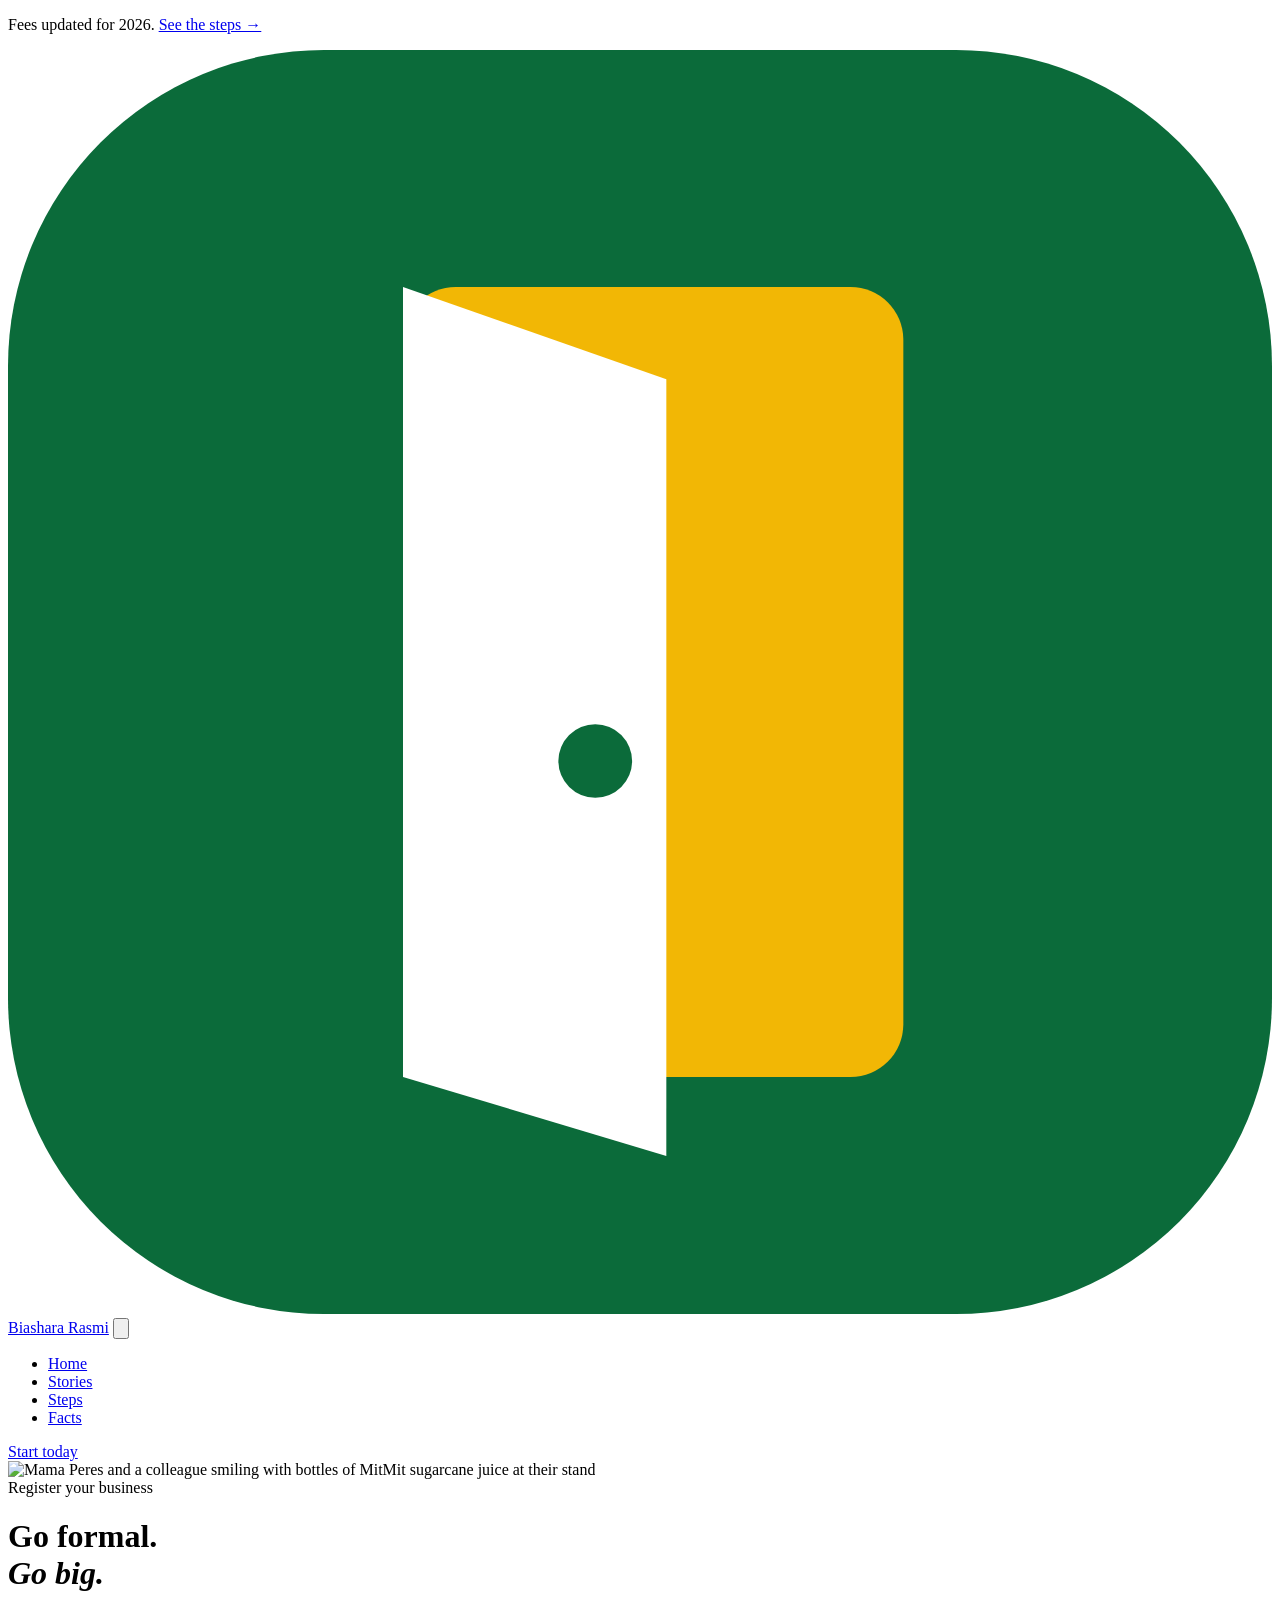
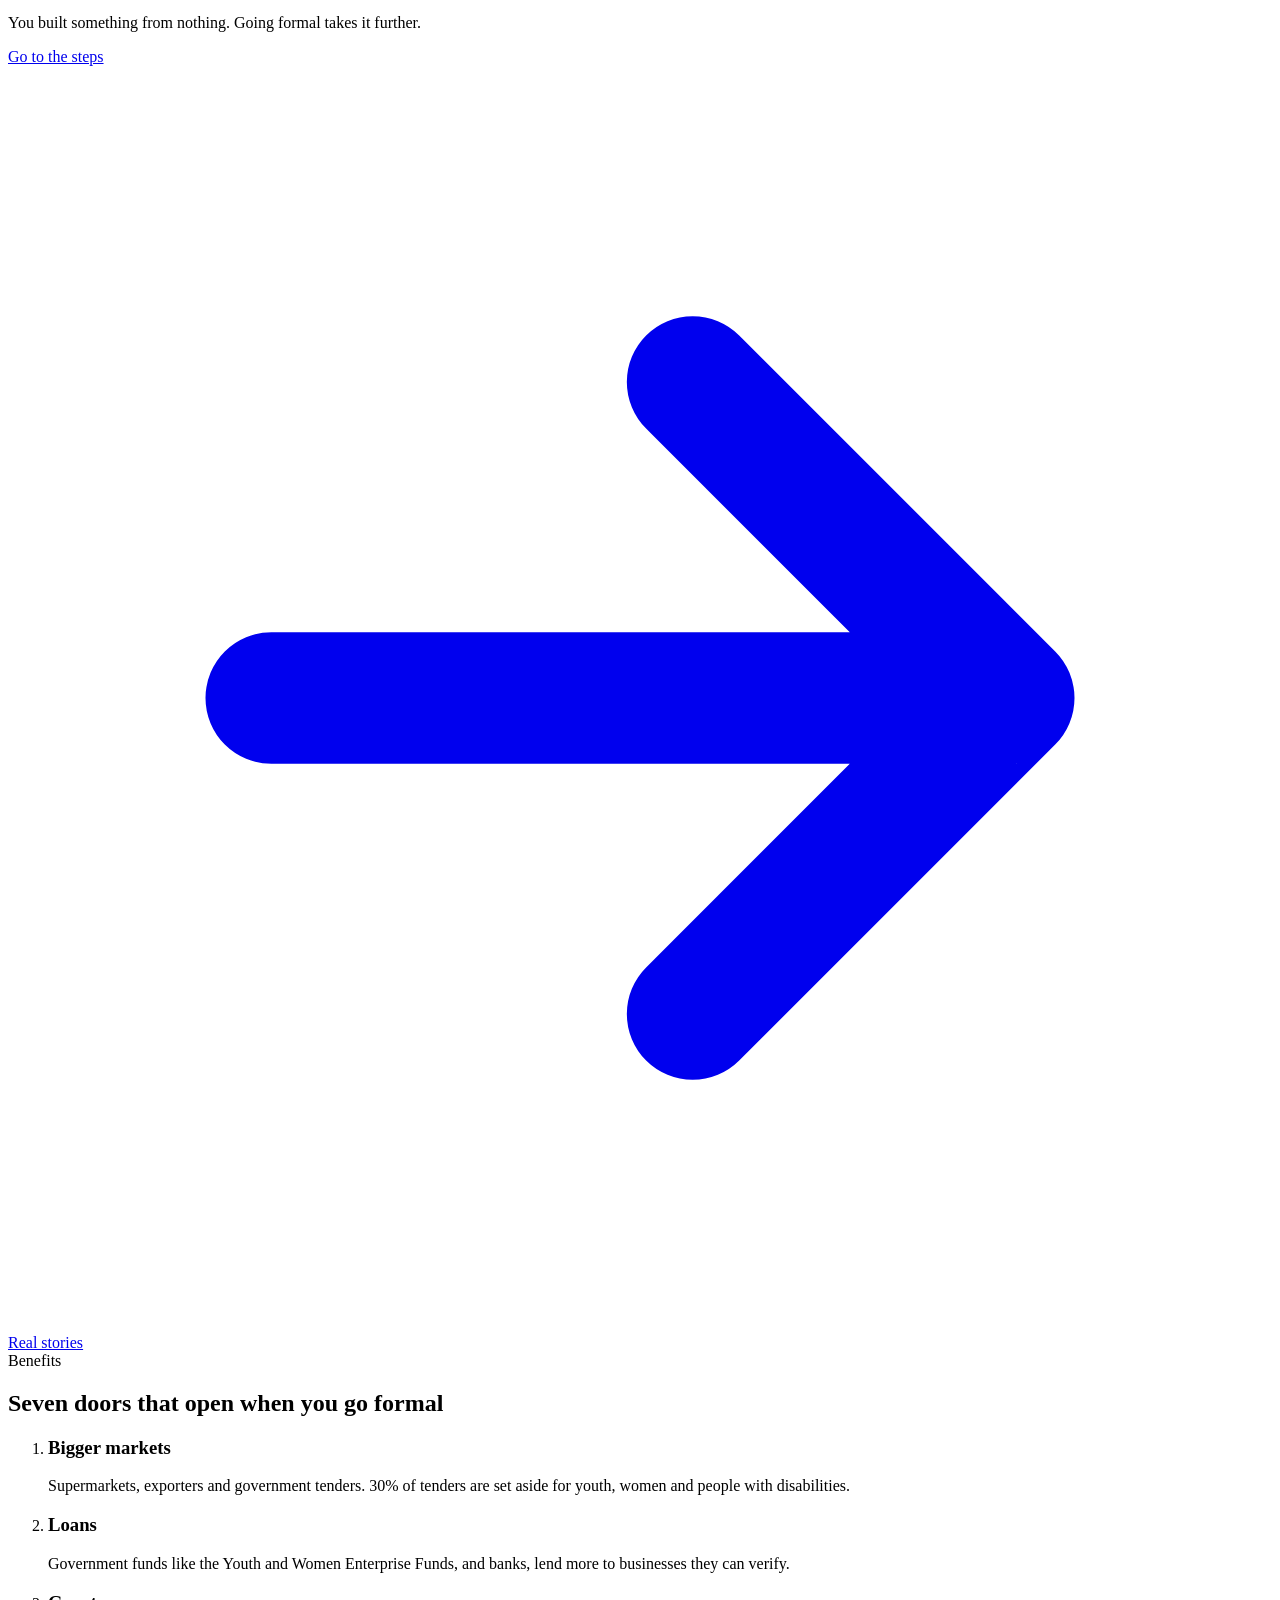
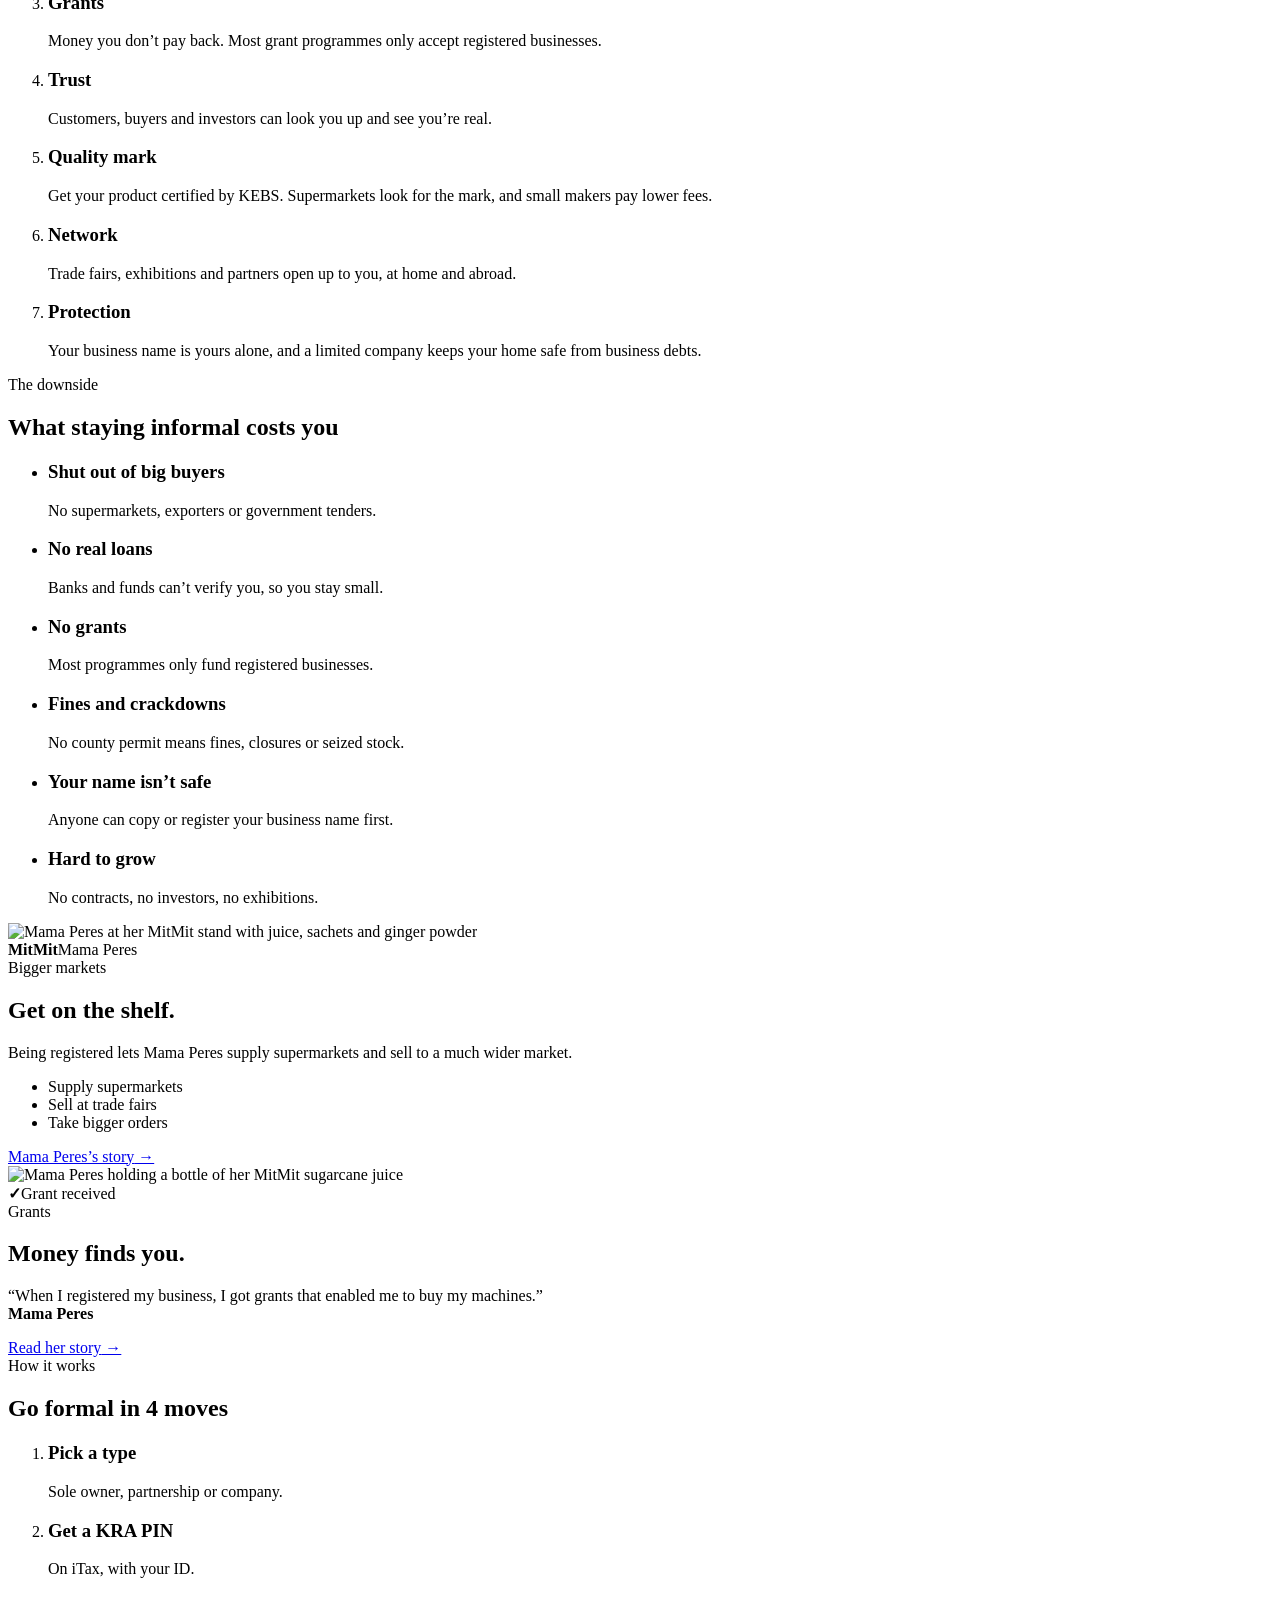
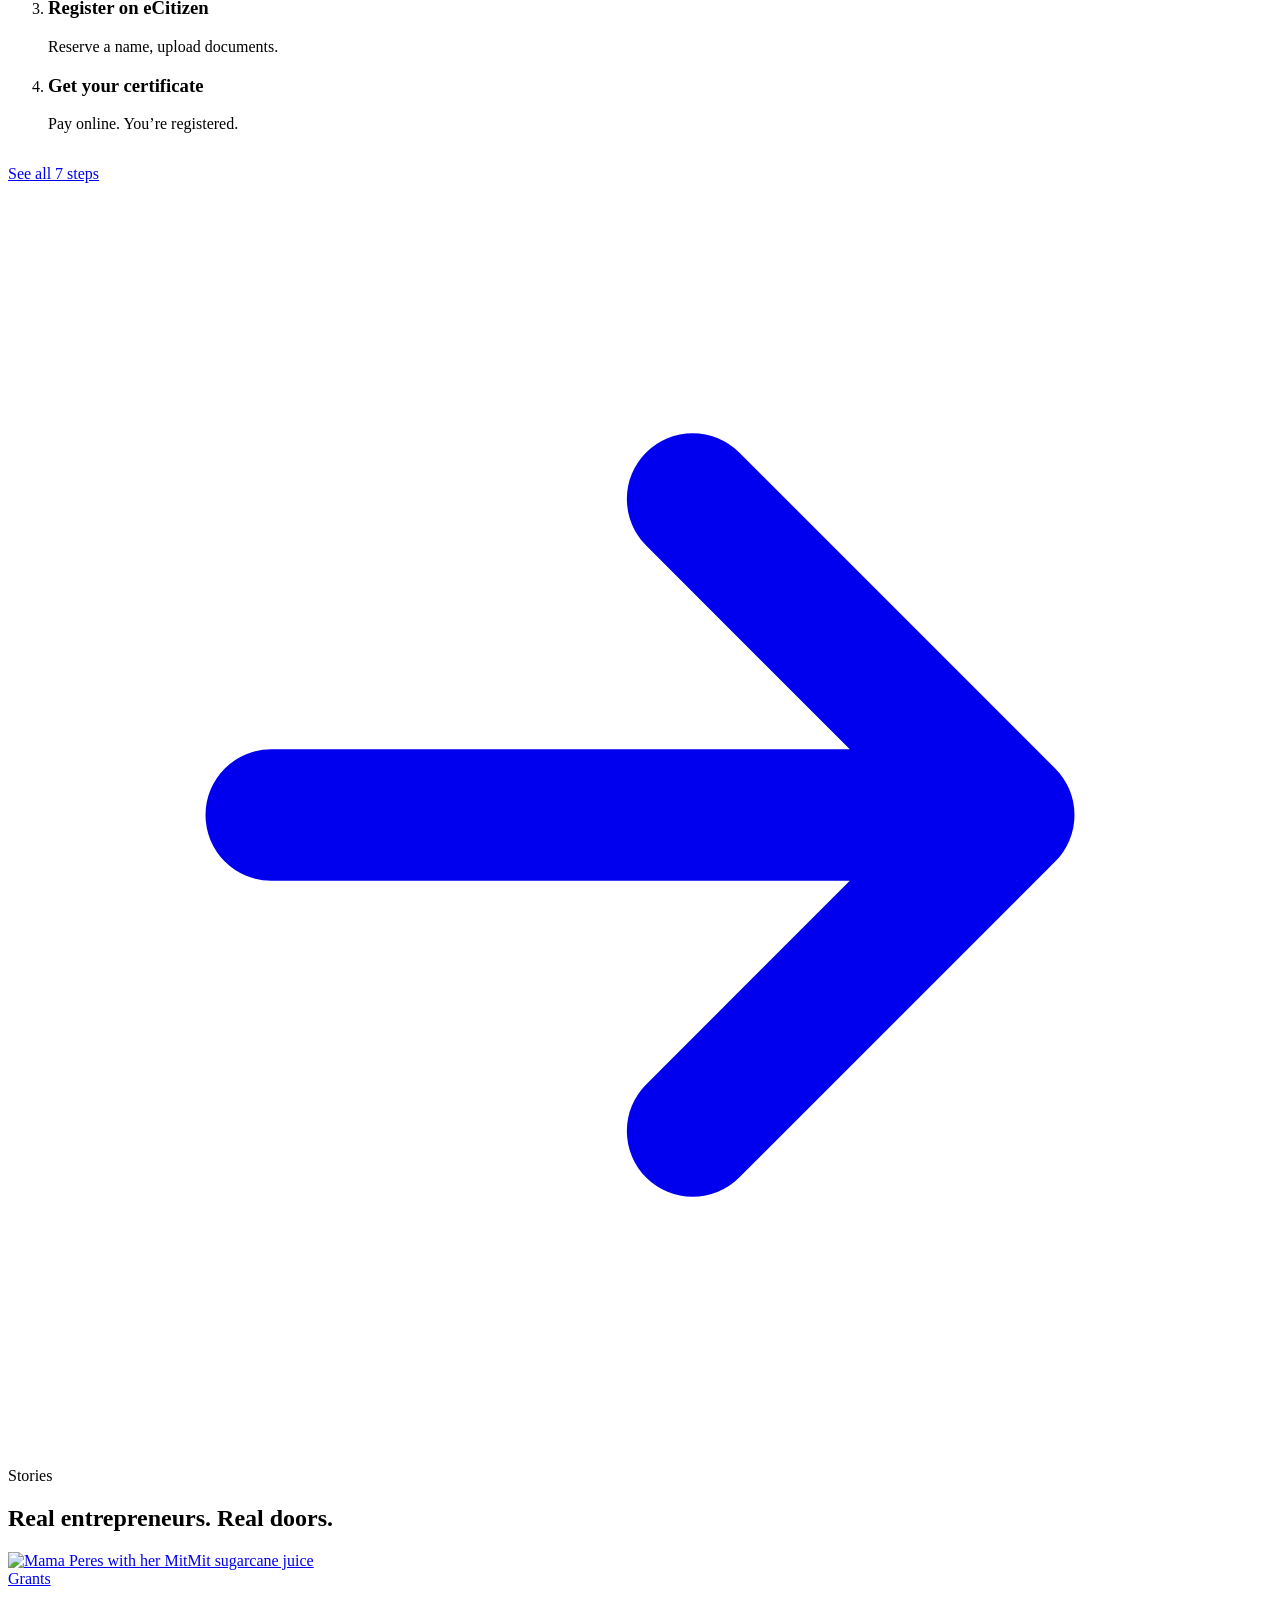
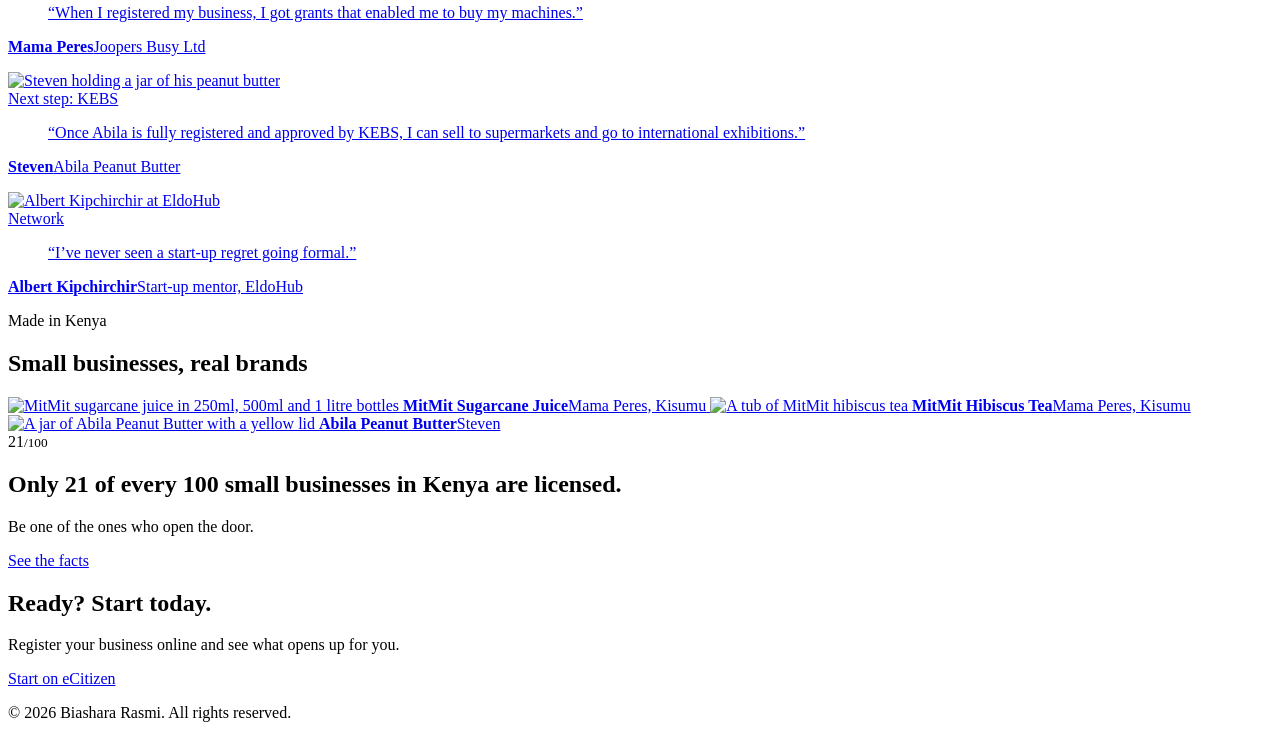
==== index.html @ 90783bd1 "Add files via upload" ====
<!DOCTYPE html>
<html lang="en">
<head>
<meta charset="utf-8">
<meta name="viewport" content="width=device-width, initial-scale=1, viewport-fit=cover">
<title>Biashara Rasmi | Go rasmi. Go big.</title>
<meta name="description" content="Register your small business in Kenya. See what opens up, hear real stories and follow the steps.">
<link rel="preconnect" href="https://fonts.googleapis.com">
<link rel="preconnect" href="https://fonts.gstatic.com" crossorigin>
<link href="https://fonts.googleapis.com/css2?family=Archivo:wght@500;700;800;900&family=Inter:wght@400;500;600;700&display=swap" rel="stylesheet">
<link rel="stylesheet" href="assets/css/style.css">
<link rel="icon" type="image/svg+xml" href="assets/img/logo-mark.svg">
</head>
<body>

<div class="notice"><p>Fees updated for 2026. <a href="steps.html">See the steps →</a></p></div>

<nav class="nav" aria-label="Main"><div class="wrap">
  <a class="logo" href="index.html" aria-label="Biashara Rasmi home"><svg class="logo-mark" viewBox="0 0 48 48" aria-hidden="true"><rect width="48" height="48" rx="12" fill="#0B6B3A"/><rect x="15" y="9" width="19" height="30" rx="2" fill="#F2B705"/><path d="M15 9 L25 12.5 V42 L15 39 Z" fill="#fff"/><circle cx="22.3" cy="27" r="1.4" fill="#0B6B3A"/></svg>Biashara Rasmi</a>
  <button class="menu-btn" aria-label="Menu" aria-expanded="false"><svg viewBox="0 0 24 24" fill="none" stroke="currentColor" stroke-width="2.2" stroke-linecap="round"><path d="M4 7h16M4 12h16M4 17h16"/></svg></button>
  <ul class="nav-links">
    <li><a href="index.html" aria-current="page">Home</a></li>
    <li><a href="stories.html">Stories</a></li>
    <li><a href="steps.html">Steps</a></li>
    <li><a href="facts.html">Facts</a></li>
  </ul>
  <div class="nav-tools">
    <a class="btn btn-green" href="https://accounts.ecitizen.go.ke" rel="noopener">Start today</a>
  </div>
</div></nav>

<!-- HERO: one full-bleed photo -->
<header class="hero" aria-label="Biashara Rasmi">
  <div class="slide is-on">
    <img src="assets/img/mama-stall.jpg" alt="Mama Peres and a colleague smiling with bottles of MitMit sugarcane juice at their stand" style="object-position:48% 40%">
    <div class="slide-body">
      <span class="tag">Register your business</span>
      <h1>Go formal.<br><em>Go big.</em></h1>
      <p>You built something from nothing. Going formal takes it further.</p>
      <div class="btns">
        <a class="btn btn-green" href="steps.html"><span>Go to the steps</span> <svg viewBox="0 0 24 24" fill="none" stroke="currentColor" stroke-width="2.5" stroke-linecap="round" stroke-linejoin="round"><path d="M5 12h14M13 6l6 6-6 6"/></svg></a>
        <a class="btn btn-ghost" href="stories.html">Real stories</a>
      </div>
    </div>
  </div>
</header>
<div class="stripe" aria-hidden="true"></div>

<main>
<!-- BENEFITS: tinted cards -->
<section class="sec" id="benefits"><div class="wrap">
  <div class="sec-head reveal">
    <span class="kick">Benefits</span>
    <h2>Seven doors that open when you go formal</h2>
  </div>
  <ol class="doors">
    <li class="door reveal">
      <h3>Bigger markets</h3>
      <p>Supermarkets, exporters and government tenders. 30% of tenders are set aside for youth, women and people with disabilities.</p>
    </li>
    <li class="door reveal">
      <h3>Loans</h3>
      <p>Government funds like the Youth and Women Enterprise Funds, and banks, lend more to businesses they can verify.</p>
    </li>
    <li class="door reveal">
      <h3>Grants</h3>
      <p>Money you don’t pay back. Most grant programmes only accept registered businesses.</p>
    </li>
    <li class="door reveal">
      <h3>Trust</h3>
      <p>Customers, buyers and investors can look you up and see you’re real.</p>
    </li>
    <li class="door reveal">
      <h3>Quality mark</h3>
      <p>Get your product certified by KEBS. Supermarkets look for the mark, and small makers pay lower fees.</p>
    </li>
    <li class="door reveal">
      <h3>Network</h3>
      <p>Trade fairs, exhibitions and partners open up to you, at home and abroad.</p>
    </li>
    <li class="door reveal">
      <h3>Protection</h3>
      <p>Your business name is yours alone, and a limited company keeps your home safe from business debts.</p>
    </li>
  </ol>
</div></section>

<!-- DOWNSIDES of staying informal -->
<section class="sec" id="downsides" style="background:var(--surface)"><div class="wrap">
  <div class="sec-head reveal">
    <span class="kick" style="color:var(--hib)">The downside</span>
    <h2>What staying informal costs you</h2>
  </div>
  <ul class="downs">
    <li class="down reveal"><div><h3>Shut out of big buyers</h3><p>No supermarkets, exporters or government tenders.</p></div></li>
    <li class="down reveal"><div><h3>No real loans</h3><p>Banks and funds can’t verify you, so you stay small.</p></div></li>
    <li class="down reveal"><div><h3>No grants</h3><p>Most programmes only fund registered businesses.</p></div></li>
    <li class="down reveal"><div><h3>Fines and crackdowns</h3><p>No county permit means fines, closures or seized stock.</p></div></li>
    <li class="down reveal"><div><h3>Your name isn’t safe</h3><p>Anyone can copy or register your business name first.</p></div></li>
    <li class="down reveal"><div><h3>Hard to grow</h3><p>No contracts, no investors, no exhibitions.</p></div></li>
  </ul>
</div></section>

<!-- SPLIT ROWS: both doors that opened for Mama Peres -->
<section class="sec band"><div class="wrap">
  <div class="split reveal">
    <div class="split-media">
      <img src="assets/img/mama-expo.jpg" alt="Mama Peres at her MitMit stand with juice, sachets and ginger powder" loading="lazy" style="object-position:50% 60%">
      <div class="pill"><b>MitMit</b><span>Mama Peres</span></div>
    </div>
    <div>
      <span class="kick">Bigger markets</span>
      <h2>Get on the shelf.</h2>
      <p>Being registered lets Mama Peres supply supermarkets and sell to a much wider market.</p>
      <ul class="ticks">
        <li>Supply supermarkets</li>
        <li>Sell at trade fairs</li>
        <li>Take bigger orders</li>
      </ul>
      <a class="link-arrow" href="stories.html#mama-peres"><span>Mama Peres’s story</span> →</a>
    </div>
  </div>
</div></section>

<section class="sec"><div class="wrap">
  <div class="split flip reveal">
    <div class="split-media">
      <img src="assets/img/mama-juice.jpg" alt="Mama Peres holding a bottle of her MitMit sugarcane juice" loading="lazy" style="object-position:40% 50%">
      <div class="pill"><b>✓</b><span>Grant received</span></div>
    </div>
    <div>
      <span class="kick">Grants</span>
      <h2>Money finds you.</h2>
      <p>“When I registered my business, I got grants that enabled me to buy my machines.”<br><b>Mama Peres</b></p>
      <a class="link-arrow" href="stories.html#mama-peres"><span>Read her story</span> →</a>
    </div>
  </div>
</div></section>

<!-- HOW IT WORKS: 4 steps -->
<section class="sec band"><div class="wrap">
  <div class="sec-head reveal">
    <span class="kick">How it works</span>
    <h2>Go formal in 4 moves</h2>
  </div>
  <ol class="steps4">
    <li class="reveal"><h3>Pick a type</h3><p>Sole owner, partnership or company.</p></li>
    <li class="reveal"><h3>Get a KRA PIN</h3><p>On iTax, with your ID.</p></li>
    <li class="reveal"><h3>Register on eCitizen</h3><p>Reserve a name, upload documents.</p></li>
    <li class="reveal"><h3>Get your certificate</h3><p>Pay online. You’re registered.</p></li>
  </ol>
  <p style="margin-top:32px"><a class="btn btn-green" href="steps.html"><span>See all 7 steps</span> <svg viewBox="0 0 24 24" fill="none" stroke="currentColor" stroke-width="2.5" stroke-linecap="round" stroke-linejoin="round"><path d="M5 12h14M13 6l6 6-6 6"/></svg></a></p>
</div></section>

<!-- STORIES -->
<section class="sec"><div class="wrap">
  <div class="sec-head reveal">
    <span class="kick">Stories</span>
    <h2>Real entrepreneurs. Real doors.</h2>
  </div>
  <div class="stories">
    <a class="story reveal" href="stories.html#mama-peres">
      <div class="ph"><img src="assets/img/mama-juice.jpg" alt="Mama Peres with her MitMit sugarcane juice" loading="lazy" style="object-position:40% 50%"></div>
      <div class="tx"><span class="chip">Grants</span>
        <blockquote>“When I registered my business, I got grants that enabled me to buy my machines.”</blockquote>
        <p class="who"><b>Mama Peres</b>Joopers Busy Ltd</p></div>
    </a>
    <a class="story reveal" href="stories.html#steven">
      <div class="ph"><img src="assets/img/steven.jpg" alt="Steven holding a jar of his peanut butter" loading="lazy"></div>
      <div class="tx"><span class="chip">Next step: KEBS</span>
        <blockquote>“Once Abila is fully registered and approved by KEBS, I can sell to supermarkets and go to international exhibitions.”</blockquote>
        <p class="who"><b>Steven</b>Abila Peanut Butter</p></div>
    </a>
    <a class="story reveal" href="stories.html#albert">
      <div class="ph"><img src="assets/img/albert.jpg" alt="Albert Kipchirchir at EldoHub" loading="lazy"></div>
      <div class="tx"><span class="chip">Network</span>
        <blockquote>“I’ve never seen a start-up regret going formal.”</blockquote>
        <p class="who"><b>Albert Kipchirchir</b>Start-up mentor, EldoHub</p></div>
    </a>
  </div>
</div></section>

<!-- PRODUCTS -->
<section class="sec brand-sec"><div class="wrap">
  <div class="sec-head reveal">
    <span class="kick">Made in Kenya</span>
    <h2>Small businesses, real brands</h2>
  </div>
  <div class="products">
    <a class="prod reveal" href="stories.html#products">
      <img src="assets/img/product-range.jpg" alt="MitMit sugarcane juice in 250ml, 500ml and 1 litre bottles" loading="lazy">
      <span class="lab"><b>MitMit Sugarcane Juice</b><span>Mama Peres, Kisumu</span></span>
    </a>
    <a class="prod reveal" href="stories.html#products">
      <img src="assets/img/hibiscus-tea.jpg" alt="A tub of MitMit hibiscus tea" loading="lazy">
      <span class="lab"><b>MitMit Hibiscus Tea</b><span>Mama Peres, Kisumu</span></span>
    </a>
    <a class="prod reveal" href="stories.html#abila">
      <img src="assets/img/abila-jar.jpg" alt="A jar of Abila Peanut Butter with a yellow lid" loading="lazy">
      <span class="lab"><b>Abila Peanut Butter</b><span>Steven</span></span>
    </a>
  </div>
</div></section>

<!-- BIG NUMBER -->
<section class="numband"><div class="wrap">
  <div class="big reveal">21<small>/100</small></div>
  <div class="reveal">
    <h2>Only 21 of every 100 small businesses in Kenya are licensed.</h2>
    <p>Be one of the ones who open the door.</p>
    <a class="btn btn-light" href="facts.html">See the facts</a>
  </div>
</div></section>

<!-- CTA -->
<section class="cta"><div class="wrap">
  <h2 class="reveal">Ready? Start today.</h2>
  <p class="reveal">Register your business online and see what opens up for you.</p>
  <a class="btn btn-green reveal" href="https://accounts.ecitizen.go.ke" rel="noopener">Start on eCitizen</a>
</div></section>
</main>

<footer><div class="wrap foot-simple">
  <p>© 2026 Biashara Rasmi. All rights reserved.</p>
</div></footer>

<script src="assets/js/main.js"></script>
</body>
</html>
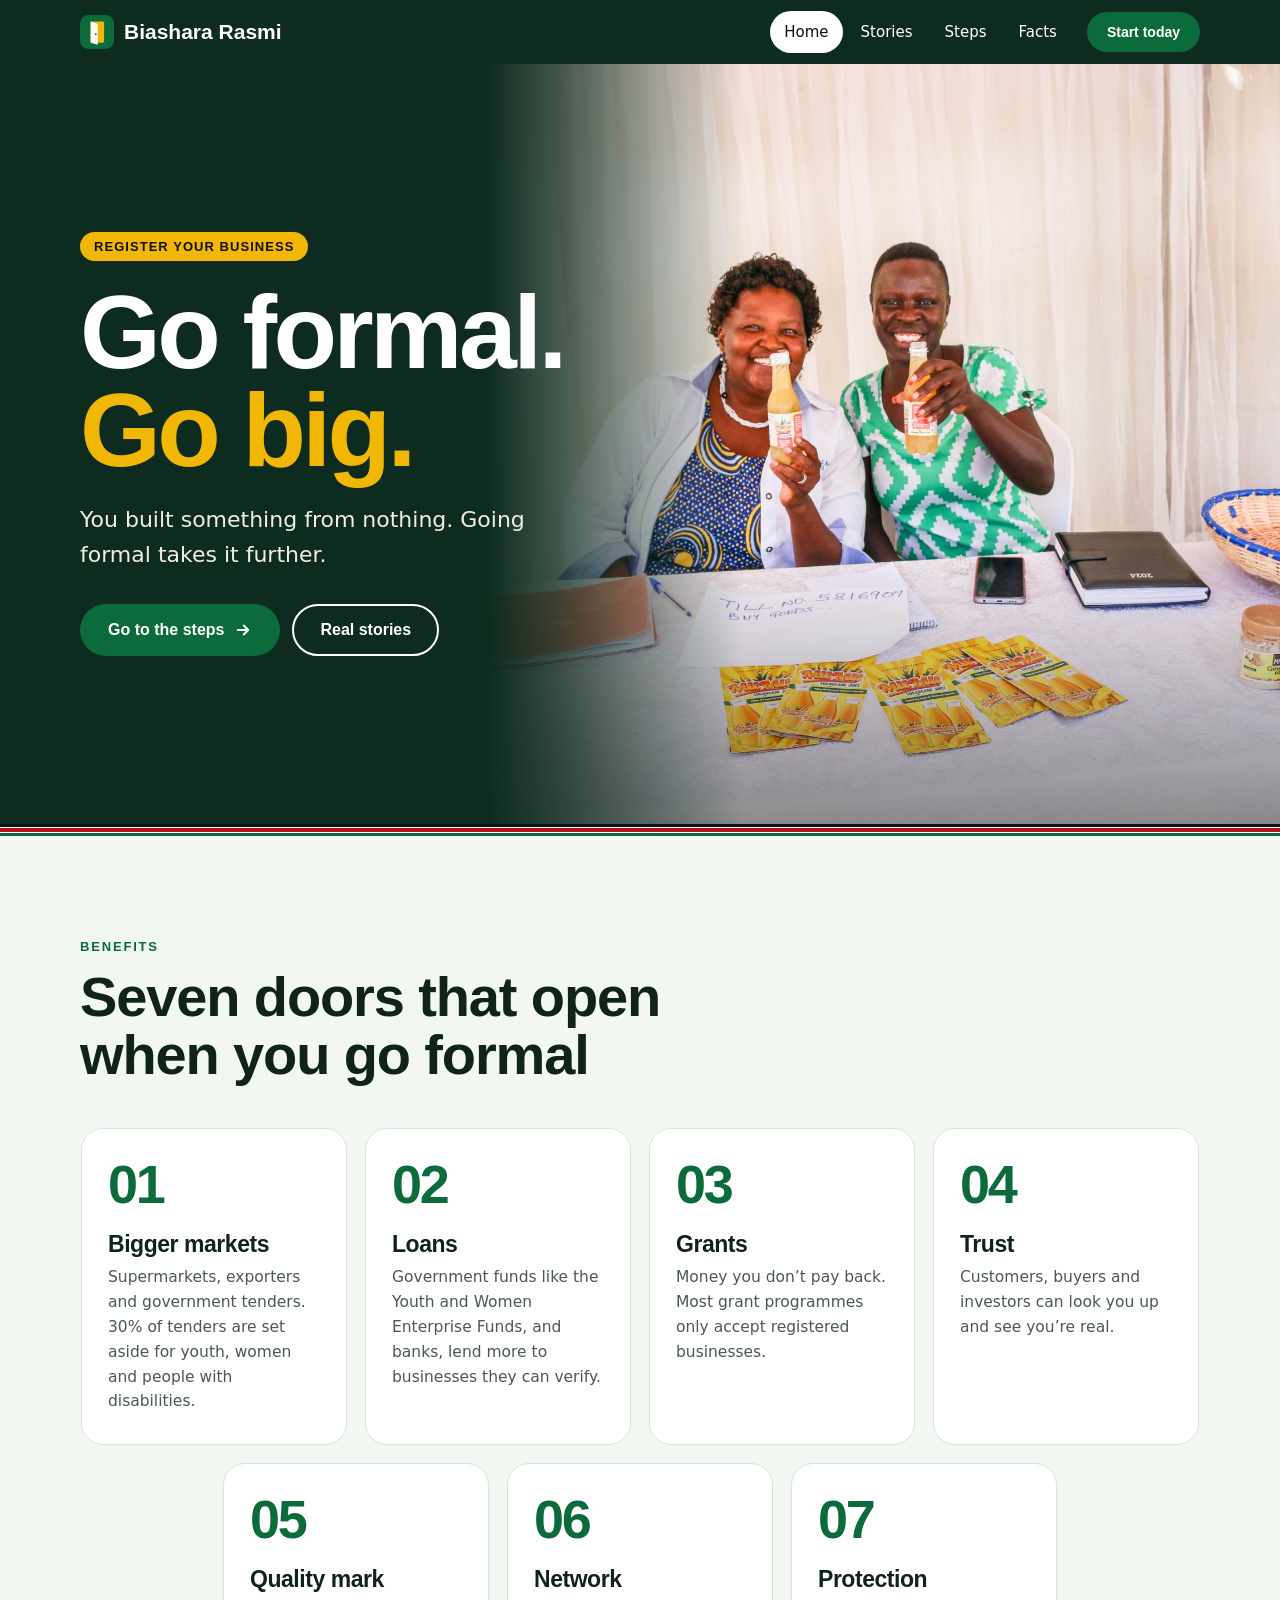
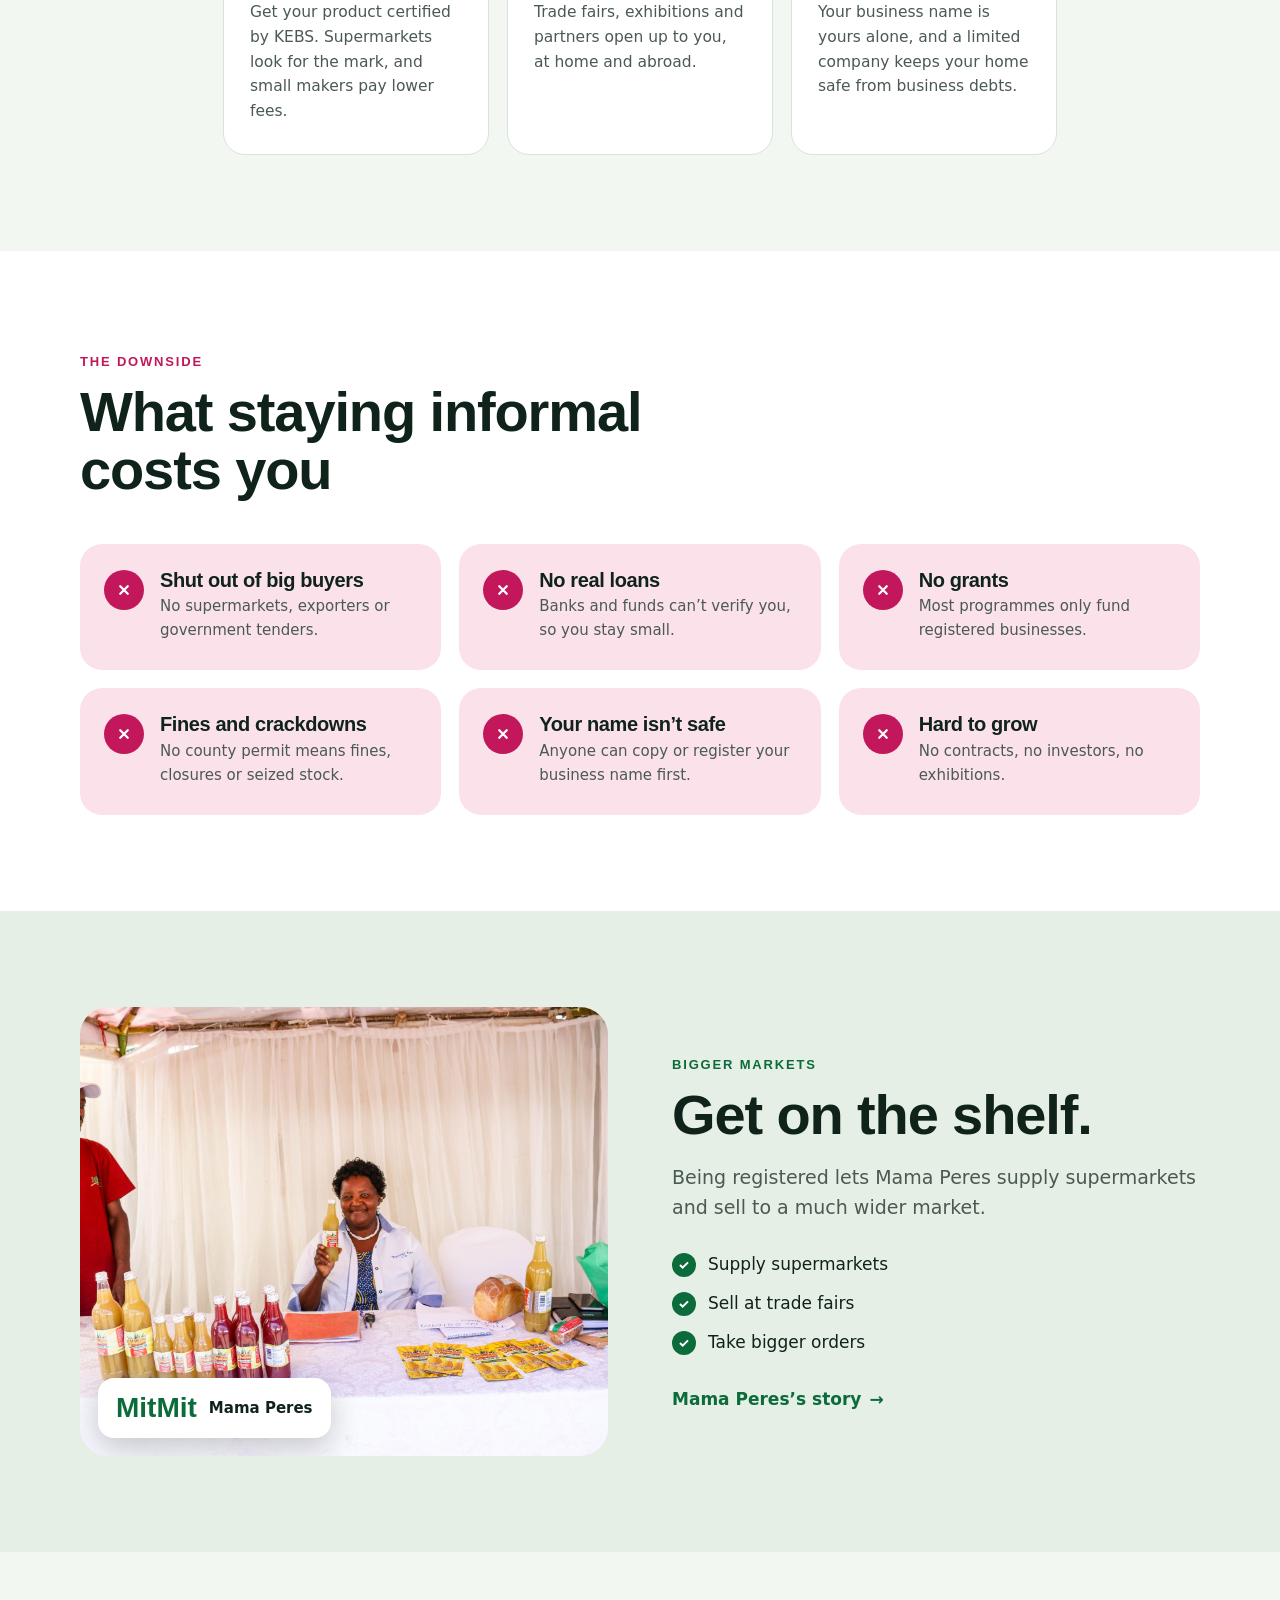
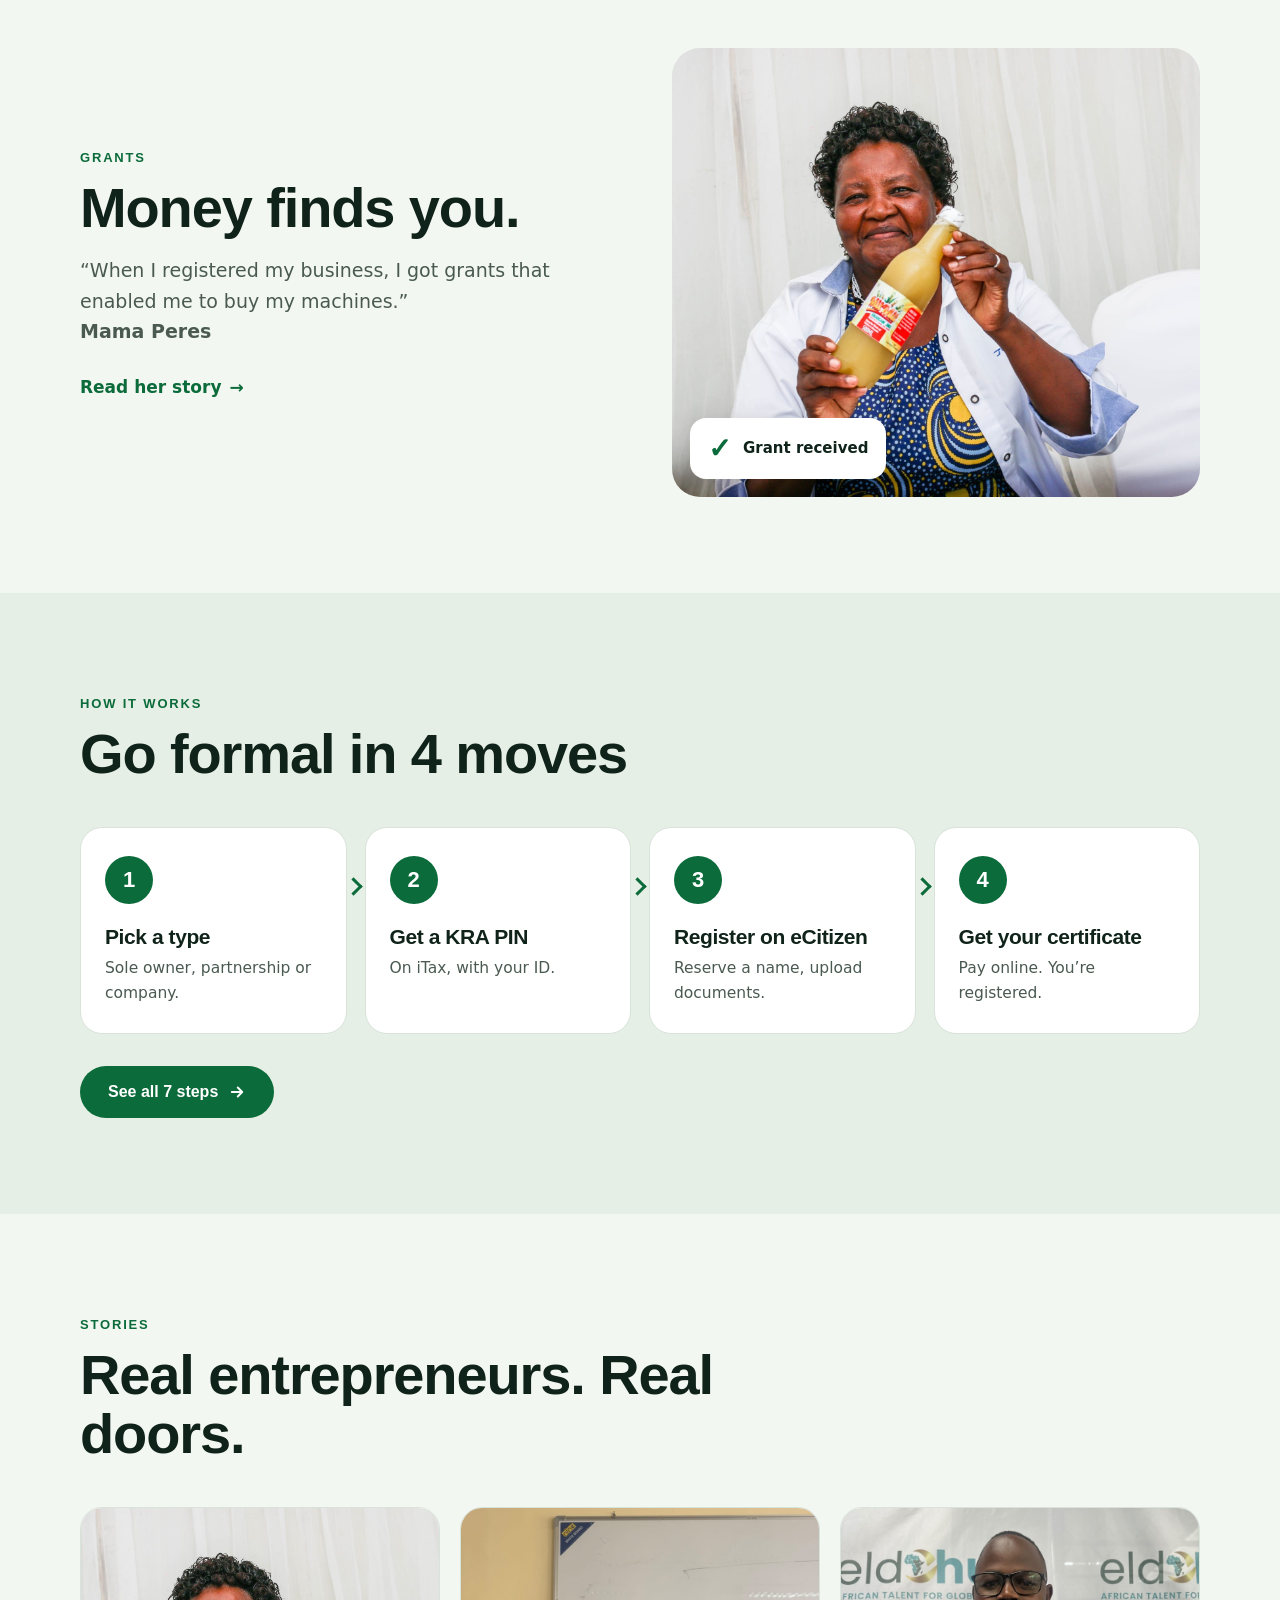
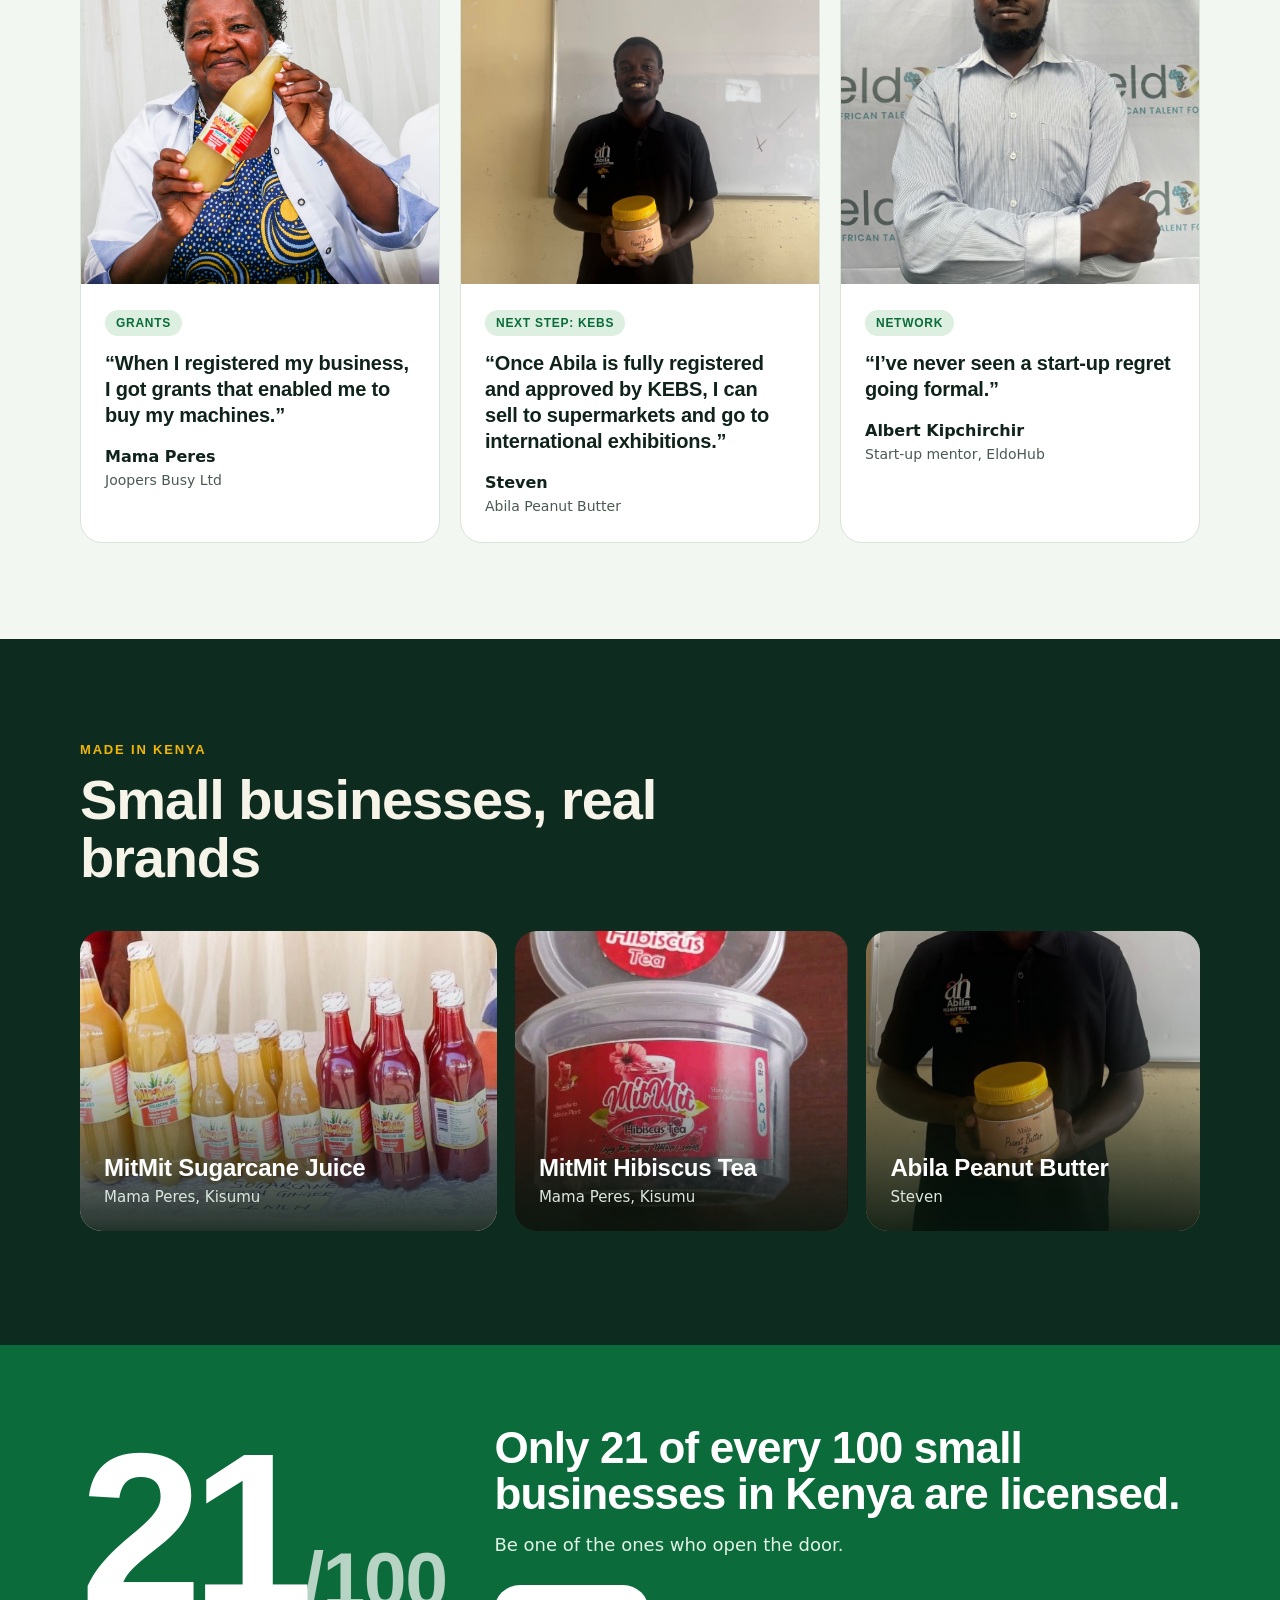
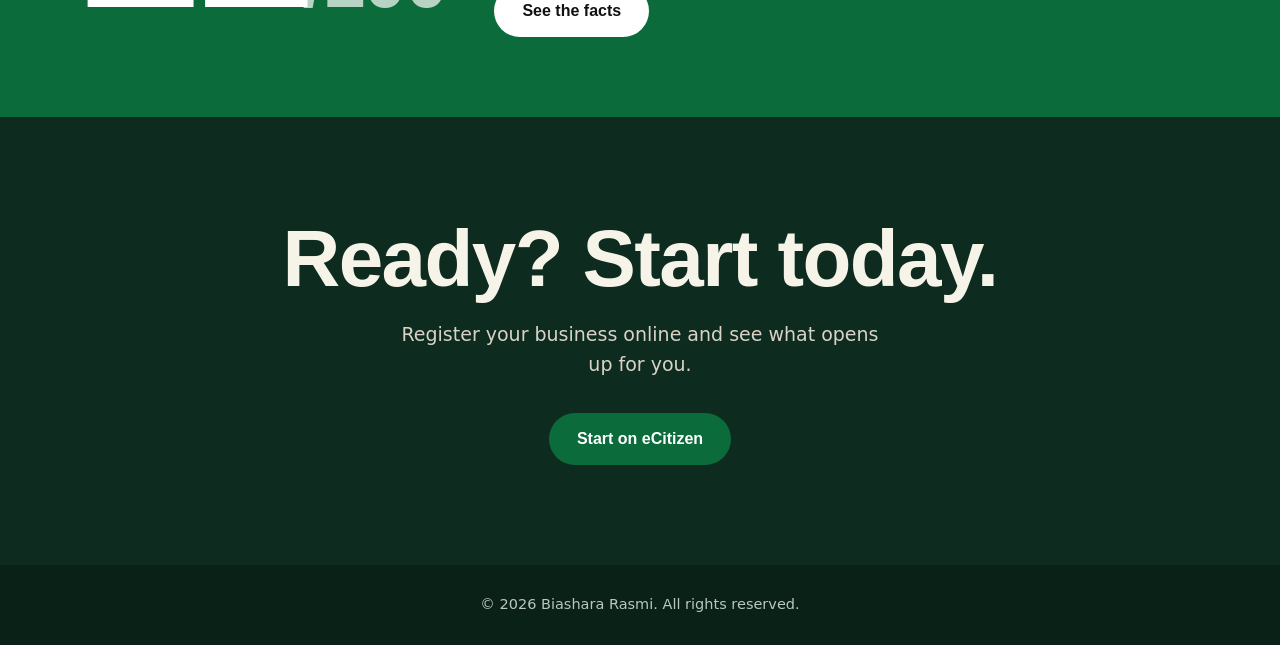
==== commit ea25fc4f: "Comment out fees update notice in index.html" ====
--- a/index.html
+++ b/index.html
@@ -13,7 +13,7 @@
 </head>
 <body>
 
-<div class="notice"><p>Fees updated for 2026. <a href="steps.html">See the steps →</a></p></div>
+<!--<div class="notice"><p>Fees updated for 2026. <a href="steps.html">See the steps →</a></p></div>-->
 
 <nav class="nav" aria-label="Main"><div class="wrap">
   <a class="logo" href="index.html" aria-label="Biashara Rasmi home"><svg class="logo-mark" viewBox="0 0 48 48" aria-hidden="true"><rect width="48" height="48" rx="12" fill="#0B6B3A"/><rect x="15" y="9" width="19" height="30" rx="2" fill="#F2B705"/><path d="M15 9 L25 12.5 V42 L15 39 Z" fill="#fff"/><circle cx="22.3" cy="27" r="1.4" fill="#0B6B3A"/></svg>Biashara Rasmi</a>
--- a/assets/css/style.css
+++ b/assets/css/style.css
@@ -0,0 +1,369 @@
+/* Biashara Rasmi — shared styles */
+/* Palette: sage-white base, deep forest, sugarcane gold, hibiscus pink */
+:root{
+  --bg:#F3F7F2;--surface:#FFFFFF;--ink:#10231A;--muted:#4A5A51;--line:#D8E3DA;--wash:#E6EFE5;
+  --green:#0B6B3A;--gt:#0B6B3A;--red:#B5121B;--black:#0D2B1F;--deep:#0A2118;--cream:#F6F3E8;--gold:#F2B705;--hib:#C2185B;
+  --mint:#DCEFE0;--blush:#FBE1EA;--sun:#FFF0C2;--sky:#E0EDF4;
+  --radius:22px;--nav:64px;
+  color-scheme:light;
+}
+@media (prefers-color-scheme:dark){:root:not([data-theme="light"]){
+  --bg:#0E1813;--surface:#15231B;--ink:#EEF3EC;--muted:#A9B8AE;--line:#25382C;--wash:#122019;--gt:#5CCB8F;
+  --mint:#173023;--blush:#33182A;--sun:#2F2810;--sky:#152530;color-scheme:dark}}
+:root[data-theme="dark"]{
+  --bg:#0E1813;--surface:#15231B;--ink:#EEF3EC;--muted:#A9B8AE;--line:#25382C;--wash:#122019;--gt:#5CCB8F;
+  --mint:#173023;--blush:#33182A;--sun:#2F2810;--sky:#152530;color-scheme:dark}
+
+*{box-sizing:border-box}
+html{scroll-behavior:smooth;scroll-padding-top:calc(var(--nav) + 12px)}
+body{margin:0;background:var(--bg);color:var(--ink);font:400 17px/1.6 Inter,system-ui,sans-serif;-webkit-font-smoothing:antialiased}
+img{max-width:100%;display:block}
+h1,h2,h3,h4{font-family:Archivo,Impact,sans-serif;line-height:1.04;margin:0;letter-spacing:-.02em}
+h2{font-size:clamp(32px,5.2vw,56px);font-weight:900}
+h3{font-size:22px;font-weight:800}
+p{margin:0}
+a{color:var(--gt)}
+:focus-visible{outline:3px solid var(--gold);outline-offset:3px}
+.wrap{max-width:1160px;margin:0 auto;padding:0 20px}
+.sec{padding:96px 0}
+.sec-head{max-width:680px;margin-bottom:44px}
+.sec-head p{color:var(--muted);font-size:19px;margin-top:14px}
+.kick{display:inline-block;font:700 13px Inter,sans-serif;letter-spacing:.14em;text-transform:uppercase;color:var(--gt);margin-bottom:14px}
+.center{text-align:center;margin-left:auto;margin-right:auto}
+.sr{position:absolute;width:1px;height:1px;overflow:hidden;clip:rect(0 0 0 0)}
+
+/* Buttons */
+.btn{display:inline-flex;align-items:center;gap:10px;padding:15px 26px;border-radius:99px;font:700 16px Inter,sans-serif;text-decoration:none;border:2px solid transparent;transition:transform .2s,background .2s}
+.btn:hover{transform:translateY(-2px)}
+.btn-green{background:var(--green);color:#fff}
+.btn-green:hover{background:#00552F}
+.btn-light{background:#fff;color:#111}
+.btn-ghost{border-color:currentColor;color:inherit}
+.btn svg{width:18px;height:18px}
+.link-arrow{font-weight:700;text-decoration:none;display:inline-flex;gap:8px;align-items:center}
+.link-arrow:hover{text-decoration:underline}
+
+/* Notice bar */
+.notice{background:var(--green);color:#fff;text-align:center;font-size:14px;padding:9px 16px}
+.notice a{color:#fff;font-weight:700;margin-left:6px}
+
+/* Nav */
+.nav{position:sticky;top:0;z-index:50;background:var(--black);color:#fff}
+.nav .wrap{display:flex;align-items:center;height:var(--nav);gap:16px}
+.logo{font:900 21px Archivo,sans-serif;color:#fff;text-decoration:none;display:flex;align-items:center;gap:10px;white-space:nowrap}
+.logo-mark{width:34px;height:34px;flex:none;display:block}
+.nav-links{display:flex;gap:4px;list-style:none;margin:0 0 0 auto;padding:0}
+.nav-links a{display:block;padding:9px 14px;color:#fff;text-decoration:none;font-weight:500;font-size:15px;border-radius:99px}
+.nav-links a:hover{background:#ffffff1f}
+.nav-links a[aria-current="page"]{background:#fff;color:#111}
+.nav-tools{display:flex;gap:8px;align-items:center}
+#lang{background:transparent;color:#fff;border:1.5px solid #ffffff66;border-radius:99px;padding:8px 14px;font:600 14px Inter,sans-serif;cursor:pointer}
+#lang:hover{border-color:#fff}
+.nav .btn{padding:10px 18px;font-size:14px}
+.menu-btn{display:none;background:none;border:0;color:#fff;padding:8px;cursor:pointer}
+.menu-btn svg{width:26px;height:26px}
+@media (max-width:900px){
+  .menu-btn{display:block;order:3}
+  .nav-tools{margin-left:auto}
+  .nav-links{display:none;position:absolute;top:var(--nav);left:0;right:0;background:var(--black);flex-direction:column;padding:10px 16px 20px;gap:2px}
+  .nav-links.open{display:flex}
+  .nav-links a{padding:14px 16px;font-size:17px}
+  .nav .btn{display:none}
+}
+
+.stripe{height:12px;background:linear-gradient(180deg,#111 0 25%,#fff 25% 33%,var(--red) 33% 67%,#fff 67% 75%,var(--green) 75%)}
+
+/* ===== HERO SLIDER (full-bleed photo, gradient, arrows) ===== */
+.hero{position:relative;height:min(88vh,760px);min-height:540px;background:#000;color:#fff;overflow:hidden}
+.slide{position:absolute;inset:0;opacity:0;visibility:hidden;transition:opacity .9s ease,visibility .9s}
+.slide.is-on{opacity:1;visibility:visible}
+.slide img{position:absolute;inset:0;width:100%;height:100%;object-fit:cover;transform:scale(1.08);transition:transform 7s ease-out}
+.slide.is-on img{transform:scale(1)}
+.slide::after{content:"";position:absolute;inset:0;background:linear-gradient(90deg,rgba(0,0,0,.82) 0%,rgba(0,0,0,.55) 45%,rgba(0,0,0,.05) 80%),linear-gradient(0deg,rgba(0,0,0,.55),transparent 40%)}
+@media (min-width:901px){
+  .slide{background:var(--black)}
+  .slide img{left:38%;width:62%}
+  .slide::after{background:linear-gradient(90deg,var(--black) 38%,rgba(13,43,31,.75) 44%,rgba(13,43,31,0) 58%),linear-gradient(0deg,rgba(0,0,0,.45),transparent 35%)}
+}
+.slide-body{position:relative;z-index:2;height:100%;display:flex;flex-direction:column;justify-content:center;max-width:1160px;margin:0 auto;padding:0 20px}
+.slide-body>*{max-width:620px}
+.slide .tag{display:inline-flex;align-self:flex-start;background:var(--gold);color:#111;font:700 13px Inter,sans-serif;letter-spacing:.08em;text-transform:uppercase;padding:7px 14px;border-radius:99px;margin-bottom:22px}
+.slide h1{font-size:clamp(48px,8.5vw,104px);font-weight:900;letter-spacing:-.035em;line-height:.95}
+.slide h1 em{font-style:normal;color:var(--gold)}
+.slide p{font-size:clamp(18px,2vw,22px);margin:22px 0 32px;color:#F3EEE3;max-width:480px}
+.slide .btns{display:flex;gap:12px;flex-wrap:wrap}
+.slide.is-on .slide-body>*{animation:rise .8s both}
+.slide.is-on .slide-body>*:nth-child(2){animation-delay:.1s}
+.slide.is-on .slide-body>*:nth-child(3){animation-delay:.2s}
+.slide.is-on .slide-body>*:nth-child(4){animation-delay:.3s}
+@keyframes rise{from{opacity:0;transform:translateY(24px)}to{opacity:1;transform:none}}
+
+.hero-ctrl{position:absolute;z-index:5;left:0;right:0;bottom:28px}
+.hero-ctrl .wrap{display:flex;align-items:center;gap:18px}
+.bars{display:flex;gap:8px;flex:1;max-width:320px}
+.bars button{flex:1;height:4px;border:0;padding:8px 0;background:none;cursor:pointer;position:relative}
+.bars button::before,.bars button::after{content:"";position:absolute;left:0;right:0;top:6px;height:4px;border-radius:4px;background:#ffffff4d}
+.bars button::after{background:#fff;transform:scaleX(0);transform-origin:left}
+.bars button.done::after{transform:scaleX(1)}
+.bars button.run::after{animation:fill var(--dur,6s) linear forwards}
+.hero.paused .bars button.run::after{animation-play-state:paused}
+@keyframes fill{to{transform:scaleX(1)}}
+.arrows{display:flex;gap:10px;margin-left:auto}
+.arrows button{width:52px;height:52px;border-radius:50%;border:1.5px solid #ffffff80;background:#00000033;color:#fff;cursor:pointer;display:grid;place-items:center;backdrop-filter:blur(6px)}
+.arrows button:hover{background:#fff;color:#111}
+.arrows svg{width:20px;height:20px}
+.credit{position:absolute;z-index:4;right:20px;top:16px;font-size:11px;color:#ffffffaa}
+
+/* Page header (inner pages) */
+.page-hero{background:var(--black);color:var(--cream);padding:84px 0 72px;position:relative;overflow:hidden}
+.page-hero h1{font-size:clamp(46px,8vw,96px);font-weight:900;letter-spacing:-.035em;line-height:.95;max-width:820px}
+.page-hero p{font-size:20px;margin-top:20px;max-width:560px;color:#D9D3C7}
+.page-hero .kick{color:var(--gold)}
+.page-hero.photo{padding:0;min-height:520px;display:flex;align-items:flex-end}
+.page-hero.photo img{position:absolute;inset:0;width:100%;height:100%;object-fit:cover;object-position:center 30%}
+.page-hero.photo::after{content:"";position:absolute;inset:0;background:linear-gradient(0deg,rgba(0,0,0,.88) 5%,rgba(0,0,0,.25) 65%,rgba(0,0,0,.1))}
+.page-hero.team{min-height:640px}
+.page-hero.team img{object-position:center 36%}
+.page-hero.duo{min-height:720px}
+.page-hero.duo h1{font-size:clamp(40px,5.6vw,76px);max-width:none}
+.page-hero.duo::after{background:linear-gradient(0deg,rgba(6,22,14,.92) 8%,rgba(6,22,14,.35) 45%,rgba(0,0,0,0) 70%)}
+@media (max-width:700px){.page-hero.duo{min-height:560px}}
+.duo-ph{position:absolute;inset:0;display:grid;grid-template-columns:1fr 1fr;gap:4px;background:var(--black)}
+.duo-ph img{position:static!important;width:100%;height:100%;object-fit:cover}
+.page-hero.photo .wrap{position:relative;z-index:2;padding-bottom:60px;padding-top:160px;width:100%}
+
+/* ===== FEATURE CARDS (tinted tiles with icon) ===== */
+.cards{display:grid;grid-template-columns:repeat(auto-fill,minmax(250px,1fr));gap:18px;list-style:none;margin:0;padding:0}
+.card{background:var(--mint);border-radius:var(--radius);padding:30px 26px 28px;min-height:250px;display:flex;flex-direction:column;transition:transform .25s}
+.card:hover{transform:translateY(-4px)}
+.card:nth-child(4n+2){background:var(--sun)}
+.card:nth-child(4n+3){background:var(--blush)}
+.card:nth-child(4n+4){background:var(--sky)}
+.card .ico{width:58px;height:58px;border-radius:16px;background:var(--surface);display:grid;place-items:center;margin-bottom:auto;box-shadow:0 2px 0 var(--line)}
+.card .ico svg{width:30px;height:30px;color:var(--gt)}
+.card h3{margin-top:40px;font-size:24px}
+.card p{margin-top:8px;color:var(--muted);font-size:16px}
+.card.feature{background:var(--black);color:#fff;grid-column:span 2}
+.card.feature p{color:#D9D3C7}
+.card.feature .ico{background:var(--gold)}
+.card.feature .ico svg{color:#111}
+@media (max-width:600px){
+  .card.feature{grid-column:auto}
+  .card{min-height:0;display:grid;grid-template-columns:58px 1fr;column-gap:16px;padding:20px}
+  .card .ico{grid-row:span 2;margin:0}
+  .card h3{margin-top:2px;font-size:21px}
+  .card p{margin-top:2px;font-size:15px}
+}
+
+/* ===== SPLIT ROW (text one side, image other) ===== */
+.split{display:grid;grid-template-columns:1fr 1fr;gap:64px;align-items:center}
+.split.flip .split-media{order:2}
+.split-media{border-radius:28px;overflow:hidden;aspect-ratio:4/3.4;position:relative}
+.split-media img{width:100%;height:100%;object-fit:cover}
+.split-media .pill{position:absolute;left:18px;bottom:18px;background:var(--surface);color:var(--ink);border-radius:16px;padding:14px 18px;font-weight:600;font-size:15px;display:flex;gap:12px;align-items:center;box-shadow:0 10px 30px #0003}
+.split-media .pill b{font:900 28px Archivo,sans-serif;color:var(--gt)}
+.split h2{margin-bottom:18px}
+.split p{color:var(--muted);font-size:19px;margin-bottom:28px}
+.ticks{list-style:none;padding:0;margin:0 0 30px;display:grid;gap:12px}
+.ticks li{display:flex;gap:12px;align-items:flex-start;font-weight:500}
+.ticks li::before{content:"";flex:none;width:24px;height:24px;border-radius:50%;background:var(--green) url("data:image/svg+xml,%3Csvg xmlns='http://www.w3.org/2000/svg' viewBox='0 0 24 24' fill='none' stroke='white' stroke-width='3'%3E%3Cpath d='M6 12l4 4 8-8'/%3E%3C/svg%3E") center/16px no-repeat;margin-top:2px}
+@media (max-width:860px){.split{grid-template-columns:1fr;gap:32px}.split.flip .split-media{order:0}}
+
+/* ===== HOW IT WORKS (4 numbered steps) ===== */
+.band{background:var(--wash)}
+.steps4{display:grid;grid-template-columns:repeat(4,1fr);gap:18px;counter-reset:s;list-style:none;padding:0;margin:0}
+.steps4 li{background:var(--surface);border-radius:var(--radius);padding:28px 24px;counter-increment:s;position:relative;border:1px solid var(--line)}
+.steps4 li::before{content:counter(s);display:grid;place-items:center;width:48px;height:48px;border-radius:50%;background:var(--green);color:#fff;font:900 22px Archivo,sans-serif;margin-bottom:22px}
+.steps4 li:not(:last-child)::after{content:"";position:absolute;top:52px;right:-14px;width:10px;height:10px;border-top:3px solid var(--gt);border-right:3px solid var(--gt);transform:rotate(45deg);z-index:2}
+.steps4 h3{font-size:21px}
+.steps4 p{color:var(--muted);font-size:15.5px;margin-top:8px}
+@media (max-width:900px){.steps4{grid-template-columns:1fr 1fr}.steps4 li::after{display:none}}
+@media (max-width:520px){.steps4{grid-template-columns:1fr}}
+
+/* ===== STORY CARDS ===== */
+.stories{display:grid;grid-template-columns:repeat(3,1fr);gap:20px}
+.story{border-radius:var(--radius);overflow:hidden;background:var(--surface);border:1px solid var(--line);display:flex;flex-direction:column;text-decoration:none;color:inherit;transition:transform .25s}
+.story:hover{transform:translateY(-4px)}
+.story .ph{aspect-ratio:4/4.2;overflow:hidden}
+.story .ph img{width:100%;height:100%;object-fit:cover;object-position:center 75%;transition:transform .6s}
+.story:hover .ph img{transform:scale(1.04)}
+.story .tx{padding:24px}
+.story blockquote{margin:0;font:700 20px/1.3 Archivo,sans-serif;letter-spacing:-.01em}
+.story .who{margin-top:16px;font-size:14px;color:var(--muted)}
+.story .who b{color:var(--ink);display:block;font-size:16px}
+.chip{display:inline-block;background:var(--mint);color:var(--gt);font:700 12px Inter,sans-serif;letter-spacing:.06em;text-transform:uppercase;padding:6px 11px;border-radius:99px;margin-bottom:14px}
+@media (max-width:900px){.stories{grid-template-columns:1fr;max-width:480px}}
+
+/* ===== BIG NUMBER BAND ===== */
+.numband{background:var(--green);color:#fff;padding:80px 0}
+.numband .wrap{display:grid;grid-template-columns:auto 1fr;gap:48px;align-items:center}
+.numband .big{font:900 clamp(110px,18vw,220px)/.85 Archivo,sans-serif;letter-spacing:-.05em}
+.numband .big small{font-size:.35em;letter-spacing:-.02em;opacity:.7}
+.numband h2{font-size:clamp(28px,4vw,44px)}
+.numband p{margin:14px 0 26px;font-size:18px;color:#E3F2E9}
+@media (max-width:760px){.numband .wrap{grid-template-columns:1fr;gap:16px}}
+
+/* ===== CTA ===== */
+.cta{background:var(--black);color:var(--cream);text-align:center;padding:100px 0;position:relative;overflow:hidden}
+.cta h2{font-size:clamp(40px,7vw,80px)}
+.cta p{font-size:19px;margin:18px auto 34px;max-width:480px;color:#D9D3C7}
+
+/* ===== FOOTER ===== */
+footer{background:var(--deep);color:#B9C7BE;padding:64px 0 36px;font-size:14.5px}
+.foot-grid{display:grid;grid-template-columns:1.4fr 1fr 1fr;gap:40px}
+footer .logo{margin-bottom:14px}
+footer h4{font:700 13px Inter,sans-serif;letter-spacing:.12em;text-transform:uppercase;color:#fff;margin-bottom:14px}
+footer ul{list-style:none;padding:0;margin:0;display:grid;gap:8px}
+footer a{color:#B9C7BE;text-decoration:none}
+footer a:hover{color:#fff;text-decoration:underline}
+.foot-note{border-top:1px solid #1E3A2C;margin-top:44px;padding-top:24px;font-size:13px;line-height:1.6;display:grid;gap:8px}
+@media (max-width:760px){.foot-grid{grid-template-columns:1fr}}
+
+/* ===== STORIES PAGE ===== */
+.profile{display:grid;grid-template-columns:5fr 6fr;gap:64px;align-items:center;padding:56px 0}
+.profile+.profile{border-top:1px solid var(--line)}
+.profile:nth-of-type(even) .profile-ph{order:2}
+.profile-ph{border-radius:28px;overflow:hidden;aspect-ratio:4/4.6;position:relative}
+.profile-ph img{width:100%;height:100%;object-fit:cover;object-position:center 70%}
+.profile-ph .badge{position:absolute;top:18px;left:18px;background:var(--gold);color:#111;font:700 13px Inter,sans-serif;padding:8px 14px;border-radius:99px}
+.profile blockquote{margin:0;font:900 clamp(30px,4vw,46px)/1.08 Archivo,sans-serif;letter-spacing:-.025em}
+.profile blockquote::before{content:"“";display:block;font-size:110px;line-height:.6;color:var(--gt);margin-bottom:6px}
+.profile .name{margin-top:28px;font:800 22px Archivo,sans-serif}
+.profile .biz{color:var(--gt);font-weight:600}
+.profile .bio{color:var(--muted);margin-top:14px;font-size:17.5px;max-width:480px}
+@media (max-width:860px){.profile{grid-template-columns:1fr;gap:28px}.profile:nth-of-type(even) .profile-ph{order:0}}
+
+/* ===== STEPS PAGE ===== */
+.timeline{list-style:none;padding:0;margin:0;counter-reset:t;position:relative;max-width:820px}
+.timeline::before{content:"";position:absolute;left:27px;top:20px;bottom:20px;width:3px;background:var(--line)}
+.timeline>li{counter-increment:t;position:relative;padding:0 0 44px 84px}
+.timeline>li::before{content:counter(t);position:absolute;left:0;top:0;width:57px;height:57px;border-radius:50%;background:var(--green);color:#fff;display:grid;place-items:center;font:900 24px Archivo,sans-serif;border:5px solid var(--bg)}
+.timeline h3{font-size:26px;padding-top:12px}
+.timeline p{color:var(--muted);margin-top:8px}
+.fee{display:inline-block;margin-top:12px;background:var(--sun);color:var(--ink);font-weight:700;font-size:14.5px;padding:7px 14px;border-radius:99px}
+.docs{display:flex;flex-wrap:wrap;gap:8px;list-style:none;padding:0;margin:14px 0 0}
+.docs li{background:var(--surface);border:1px solid var(--line);border-radius:12px;padding:8px 13px;font-size:15px;font-weight:500}
+.warn{margin-top:14px;background:var(--blush);border-left:4px solid var(--red);border-radius:10px;padding:12px 16px;font-size:15.5px}
+.types{display:grid;grid-template-columns:repeat(3,1fr);gap:10px;margin-top:16px}
+.types div{background:var(--surface);border:1px solid var(--line);border-radius:16px;padding:16px}
+.types b{display:block;font-family:Archivo,sans-serif;font-size:17px}
+.types span{font-size:14.5px;color:var(--muted)}
+@media (max-width:640px){.types{grid-template-columns:1fr}.timeline>li{padding-left:72px}}
+.safe{display:flex;gap:16px;align-items:flex-start;background:var(--surface);border:1px solid var(--line);border-radius:var(--radius);padding:24px;max-width:820px;margin-top:8px}
+.safe svg{flex:none;width:32px;height:32px;color:var(--red)}
+
+.faq{max-width:820px;display:grid;gap:12px}
+.faq details{background:var(--surface);border:1px solid var(--line);border-radius:18px;padding:0 24px}
+.faq summary{list-style:none;cursor:pointer;padding:22px 0;font:800 20px Archivo,sans-serif;display:flex;justify-content:space-between;gap:16px;align-items:center}
+.faq summary::-webkit-details-marker{display:none}
+.faq summary::after{content:"+";flex:none;width:34px;height:34px;border-radius:50%;background:var(--mint);color:var(--gt);display:grid;place-items:center;font:700 22px Inter,sans-serif;transition:transform .25s}
+.faq details[open] summary::after{transform:rotate(45deg)}
+.faq details p{padding:0 0 22px;color:var(--muted)}
+
+/* ===== FACTS PAGE ===== */
+.facts-top{display:grid;grid-template-columns:1.1fr 1fr;gap:40px;align-items:center}
+.mega{font:900 clamp(90px,15vw,180px)/.85 Archivo,sans-serif;letter-spacing:-.05em;color:var(--gt)}
+.mega-sub{font-size:20px;color:var(--muted);margin-top:12px;max-width:380px}
+.kmap{width:100%;max-width:440px;margin-left:auto}
+.panel{background:var(--surface);border:1px solid var(--line);border-radius:28px;padding:36px}
+.panel h3{font-size:26px;margin-bottom:22px}
+.dots{display:grid;grid-template-columns:repeat(10,1fr);gap:7px;max-width:420px}
+.dots i{aspect-ratio:1;border-radius:50%;background:var(--line)}
+.dots i.on{background:var(--green)}
+.legend{margin-top:18px;font-size:15px;color:var(--muted)}
+.two{display:grid;grid-template-columns:1fr 1fr;gap:20px}
+@media (max-width:860px){.two,.facts-top{grid-template-columns:1fr}.kmap{margin:0 auto}}
+.hbar{margin-top:6px}
+.hbar .row{margin-bottom:22px}
+.hbar .lbl{display:flex;justify-content:space-between;font-weight:600;margin-bottom:8px}
+.hbar .lbl b{font:900 22px Archivo,sans-serif}
+.hbar .track{height:30px;border-radius:10px;background:var(--wash);overflow:hidden}
+.hbar .fill{height:100%;border-radius:10px;background:var(--gold);width:0;transition:width 1.4s cubic-bezier(.2,.7,.2,1)}
+.hbar .fill.g{background:var(--green)}
+.tiles{display:grid;grid-template-columns:repeat(3,1fr);gap:18px;margin-top:20px}
+.tile{border-radius:var(--radius);padding:32px 28px;background:var(--mint)}
+.tile:nth-child(2){background:var(--sun)}
+.tile:nth-child(3){background:var(--blush)}
+.tile b{display:block;font:900 clamp(48px,6vw,68px)/1 Archivo,sans-serif;letter-spacing:-.03em}
+.tile span{display:block;margin-top:10px;color:var(--muted)}
+@media (max-width:760px){.tiles{grid-template-columns:1fr}}
+.sources{font-size:14px;color:var(--muted);margin-top:28px;max-width:760px}
+
+/* ===== PRODUCTS (MitMit by Joopers Busy) ===== */
+.brand-sec{background:var(--black);color:var(--cream)}
+.brand-sec .kick{color:var(--gold)}
+.brand-sec .sec-head p{color:#C9D6CD}
+.products{display:grid;grid-template-columns:1.25fr 1fr 1fr;grid-template-rows:auto auto;gap:18px}
+.prod{position:relative;border-radius:var(--radius);overflow:hidden;background:#173828;min-height:300px;display:flex;align-items:flex-end;text-decoration:none;color:#fff}
+.prod img{position:absolute;inset:0;width:100%;height:100%;object-fit:cover;transition:transform .7s}
+.prod:hover img{transform:scale(1.05)}
+.prod::after{content:"";position:absolute;inset:0;background:linear-gradient(0deg,rgba(6,22,14,.88) 0%,rgba(6,22,14,.15) 55%,transparent)}
+.prod .lab{position:relative;z-index:2;padding:22px 24px}
+.prod .lab b{display:block;font:900 24px/1.1 Archivo,sans-serif;letter-spacing:-.01em}
+.prod .lab span{display:block;font-size:15px;color:#DCE7DF;margin-top:4px}
+.prod .size{position:absolute;z-index:2;top:16px;left:16px;background:var(--gold);color:#111;font:700 12.5px Inter,sans-serif;padding:6px 12px;border-radius:99px;letter-spacing:.02em}
+.prod.tall{grid-row:span 2;min-height:620px}
+.products.two-col{grid-template-columns:1.2fr 1fr}
+.prod.wide{grid-column:span 2}
+.prod.pink .size{background:var(--hib);color:#fff}
+@media (max-width:860px){.products{grid-template-columns:1fr 1fr}.prod.tall{grid-row:auto;grid-column:span 2;min-height:420px}.prod.wide{grid-column:span 2}}
+@media (max-width:520px){.products{grid-template-columns:1fr}.prod.tall,.prod.wide{grid-column:auto}.prod{min-height:280px}}
+
+.brand-sec.peanut{background:var(--sun);color:var(--ink)}
+.brand-sec.peanut .kick{color:var(--gt)}
+.brand-sec.peanut .sec-head p{color:var(--muted)}
+.prod.text{background:#E8A33A;min-height:240px}
+.prod.text::after{display:none}
+.prod.text .lab b{font-size:clamp(30px,3.4vw,42px);color:#2A1606}
+.prod.text .lab span{color:#4A2A0C;font-size:17px}
+.journey{display:grid;grid-template-columns:repeat(3,1fr);gap:18px;counter-reset:j}
+.journey figure{margin:0;background:var(--surface);border:1px solid var(--line);border-radius:var(--radius);overflow:hidden;counter-increment:j}
+.journey img{width:100%;aspect-ratio:4/3.2;object-fit:cover}
+.journey figcaption{padding:20px 22px 24px}
+.journey figcaption b{display:flex;gap:10px;align-items:center;font:800 20px Archivo,sans-serif}
+.journey figcaption b::before{content:counter(j);display:grid;place-items:center;width:30px;height:30px;border-radius:50%;background:var(--green);color:#fff;font-size:15px;flex:none}
+.journey figcaption span{display:block;color:var(--muted);margin-top:6px;font-size:15.5px}
+@media (max-width:860px){.journey{grid-template-columns:1fr;max-width:480px}}
+
+/* Reveal on scroll */
+.reveal{opacity:0;transform:translateY(26px);transition:opacity .7s ease,transform .7s ease}
+.reveal.in{opacity:1;transform:none}
+
+@media (prefers-reduced-motion:reduce){
+  *,*::before,*::after{animation:none!important;transition:none!important;scroll-behavior:auto!important}
+  .reveal{opacity:1;transform:none}
+  .slide img{transform:none}
+}
+@media (max-width:600px){
+  .sec{padding:68px 0}
+  .hero{height:auto;min-height:620px}
+  .slide::after{background:linear-gradient(0deg,rgba(0,0,0,.9) 15%,rgba(0,0,0,.45) 65%,rgba(0,0,0,.2))}
+  .slide-body{justify-content:flex-end;padding-bottom:110px}
+  .arrows button{width:44px;height:44px}
+}
+
+/* Simple footer */
+.foot-simple{padding-block:0;text-align:center}
+footer:has(.foot-simple){padding:28px 0}
+
+/* ===== SEVEN DOORS: numbered, equal cards ===== */
+.doors{list-style:none;margin:0;padding:0;display:flex;flex-wrap:wrap;justify-content:center;gap:18px;counter-reset:door}
+.door{counter-increment:door;flex:0 1 calc(25% - 14px);min-width:240px;background:var(--surface);border:1px solid var(--line);border-radius:var(--radius);padding:28px 26px 30px;display:flex;flex-direction:column;transition:transform .25s,border-color .25s}
+.door:hover{transform:translateY(-4px);border-color:var(--gt)}
+.door::before{content:counter(door,decimal-leading-zero);font:900 54px/1 Archivo,sans-serif;letter-spacing:-.04em;color:var(--gt);margin-bottom:22px}
+.door h3{font-size:23px}
+.door p{color:var(--muted);font-size:15.5px;margin-top:8px}
+@media (max-width:1000px){.door{flex-basis:calc(50% - 9px)}}
+@media (max-width:560px){
+  .door{flex-basis:100%;display:grid;grid-template-columns:64px 1fr;column-gap:14px;padding:22px}
+  .door::before{grid-row:span 2;font-size:40px;margin:0}
+}
+
+/* ===== DOWNSIDES of staying informal ===== */
+.downs{list-style:none;margin:0;padding:0;display:grid;grid-template-columns:repeat(3,1fr);gap:18px}
+.down{background:var(--blush);border-radius:var(--radius);padding:26px 24px 28px;display:flex;gap:16px;align-items:flex-start}
+.down::before{content:"";flex:none;width:40px;height:40px;border-radius:50%;background:var(--hib) url("data:image/svg+xml,%3Csvg xmlns='http://www.w3.org/2000/svg' viewBox='0 0 24 24' fill='none' stroke='white' stroke-width='3' stroke-linecap='round'%3E%3Cpath d='M7 7l10 10M17 7L7 17'/%3E%3C/svg%3E") center/18px no-repeat}
+.down h3{font-size:20px}
+.down p{color:var(--muted);font-size:15px;margin-top:4px}
+@media (max-width:900px){.downs{grid-template-columns:1fr 1fr}}
+@media (max-width:560px){.downs{grid-template-columns:1fr}}
